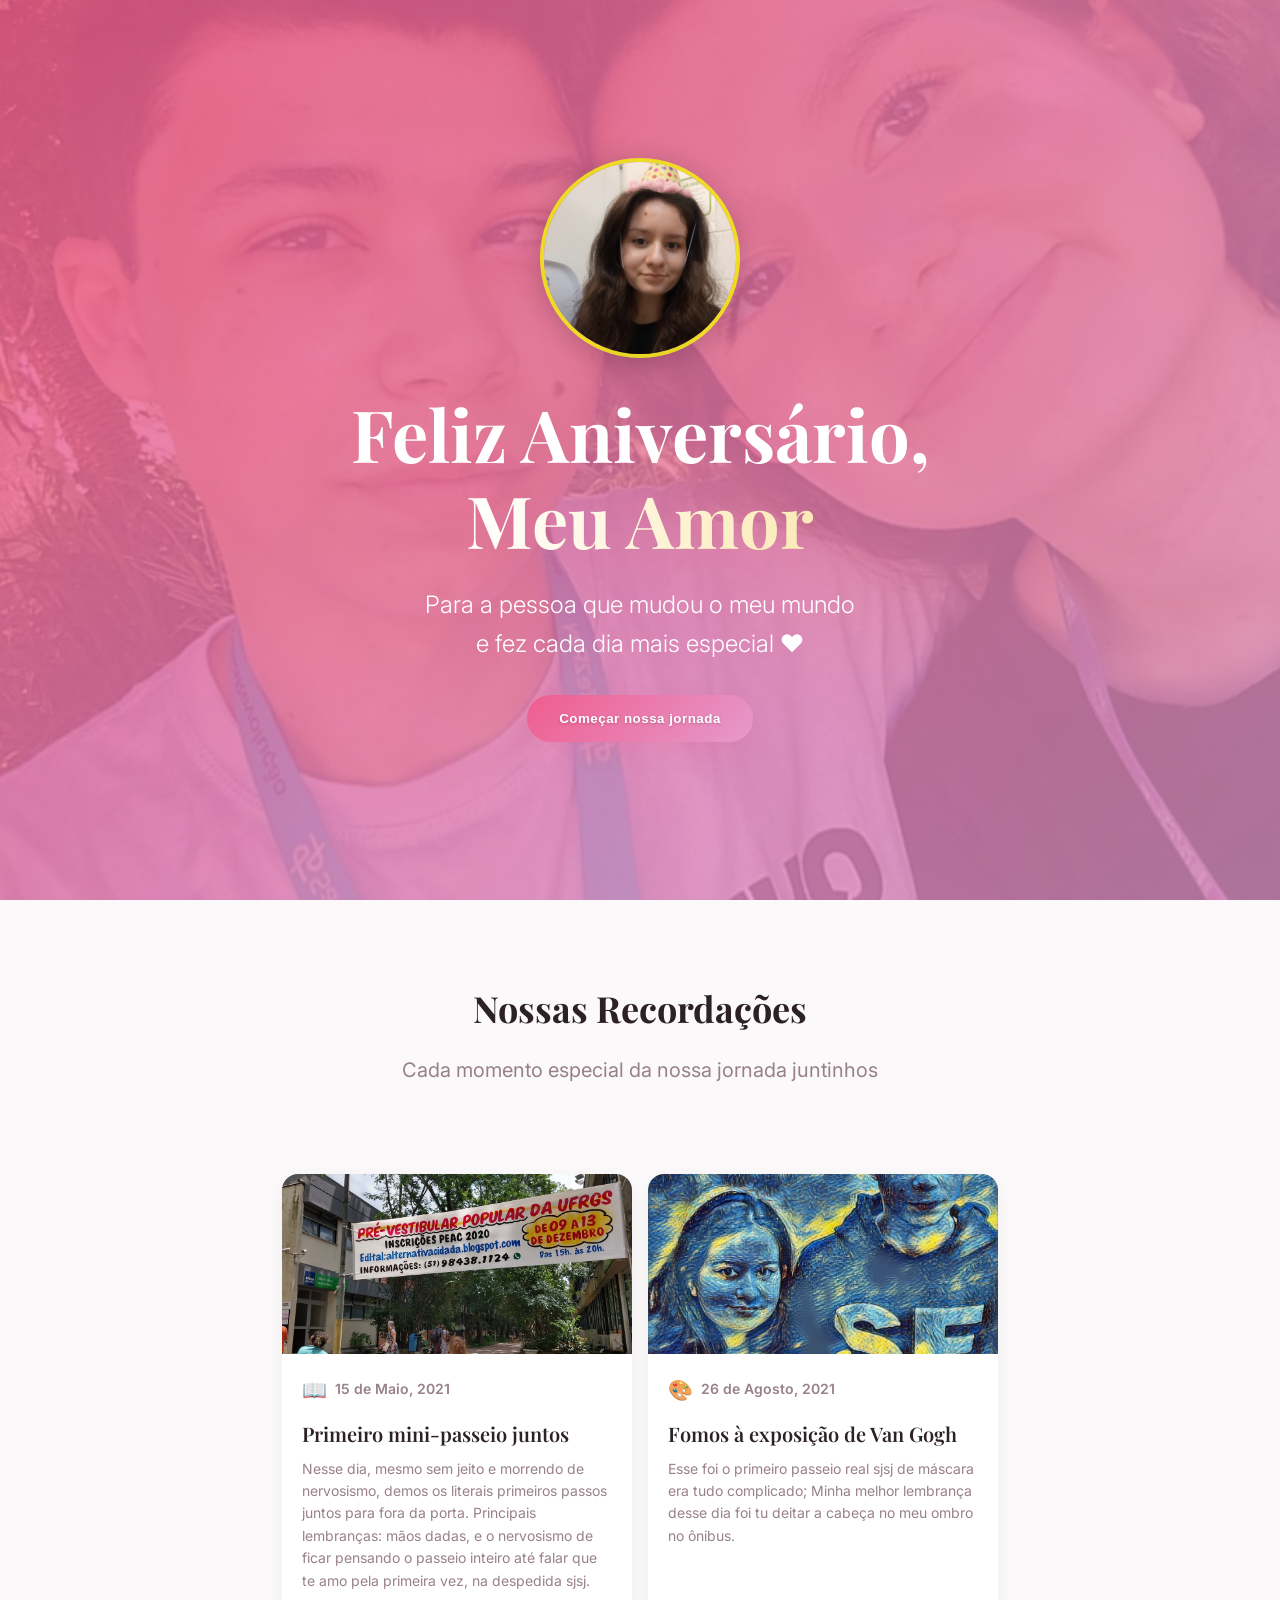
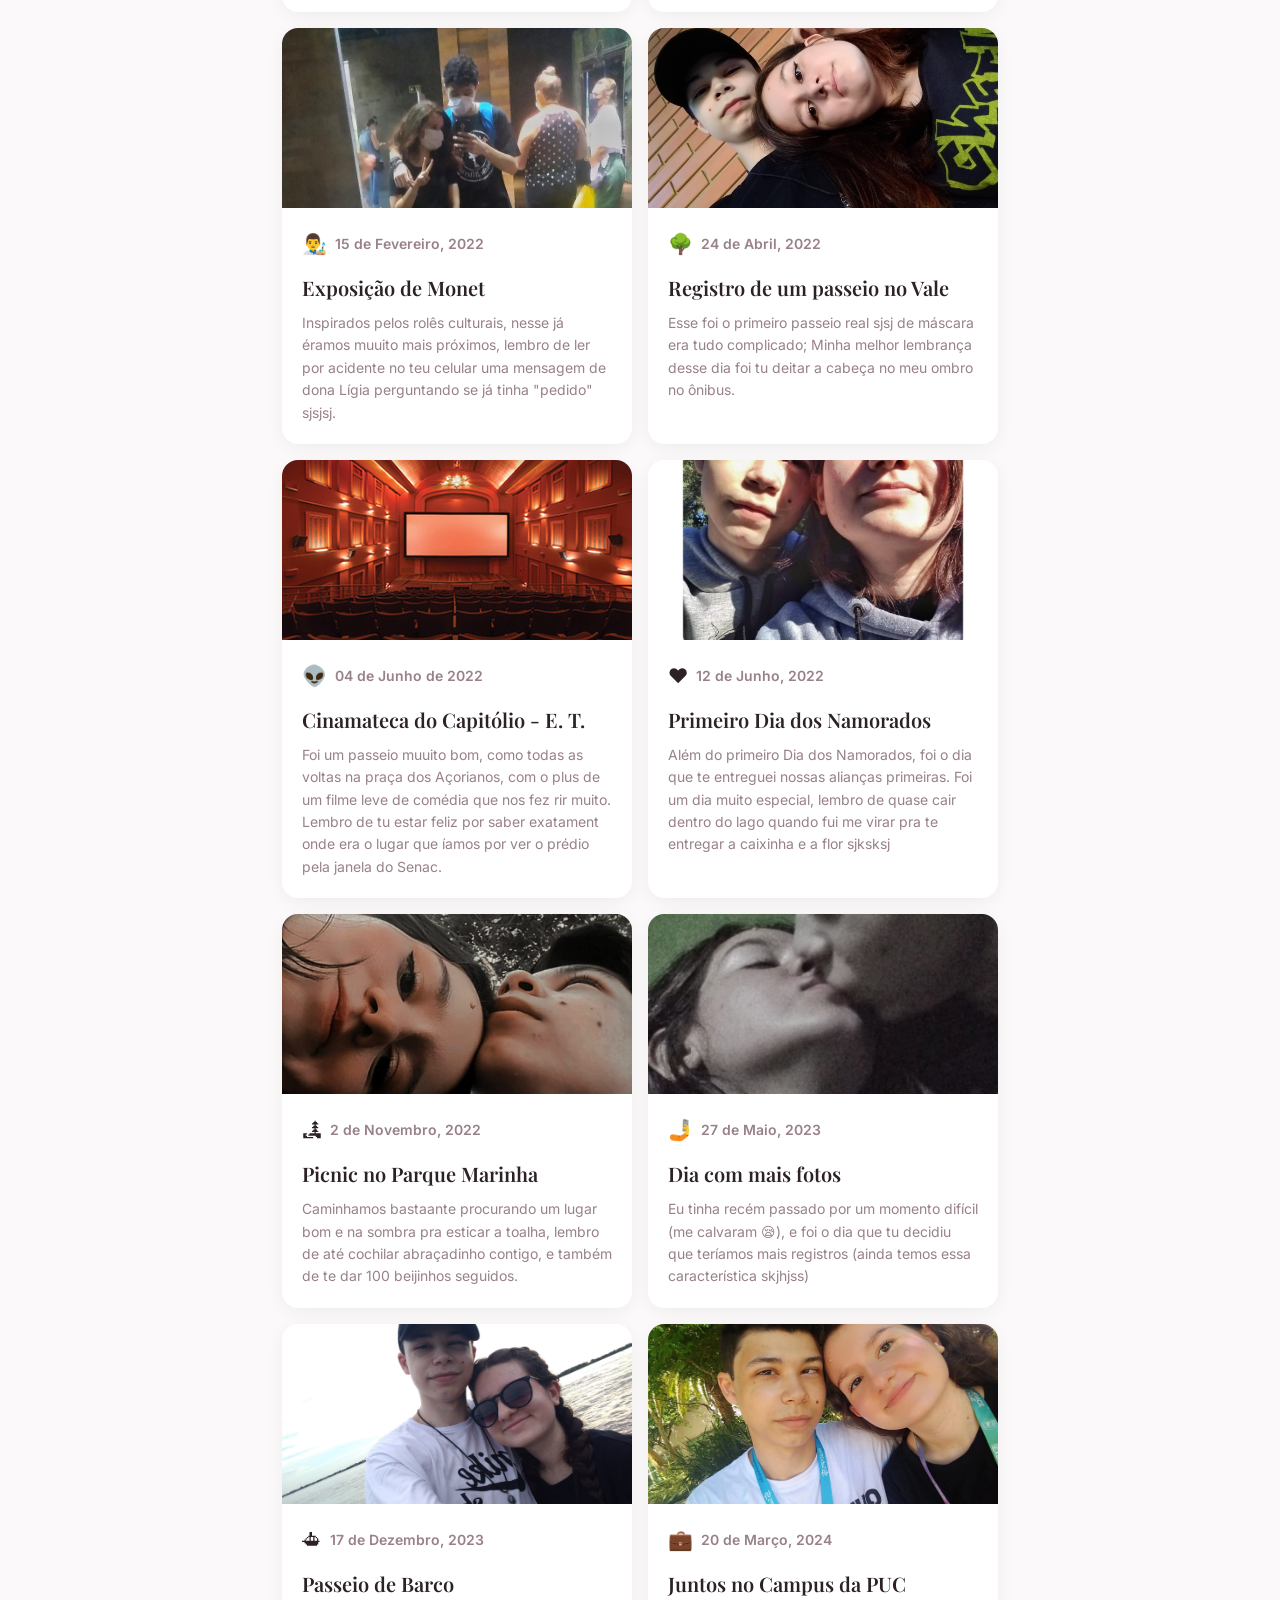
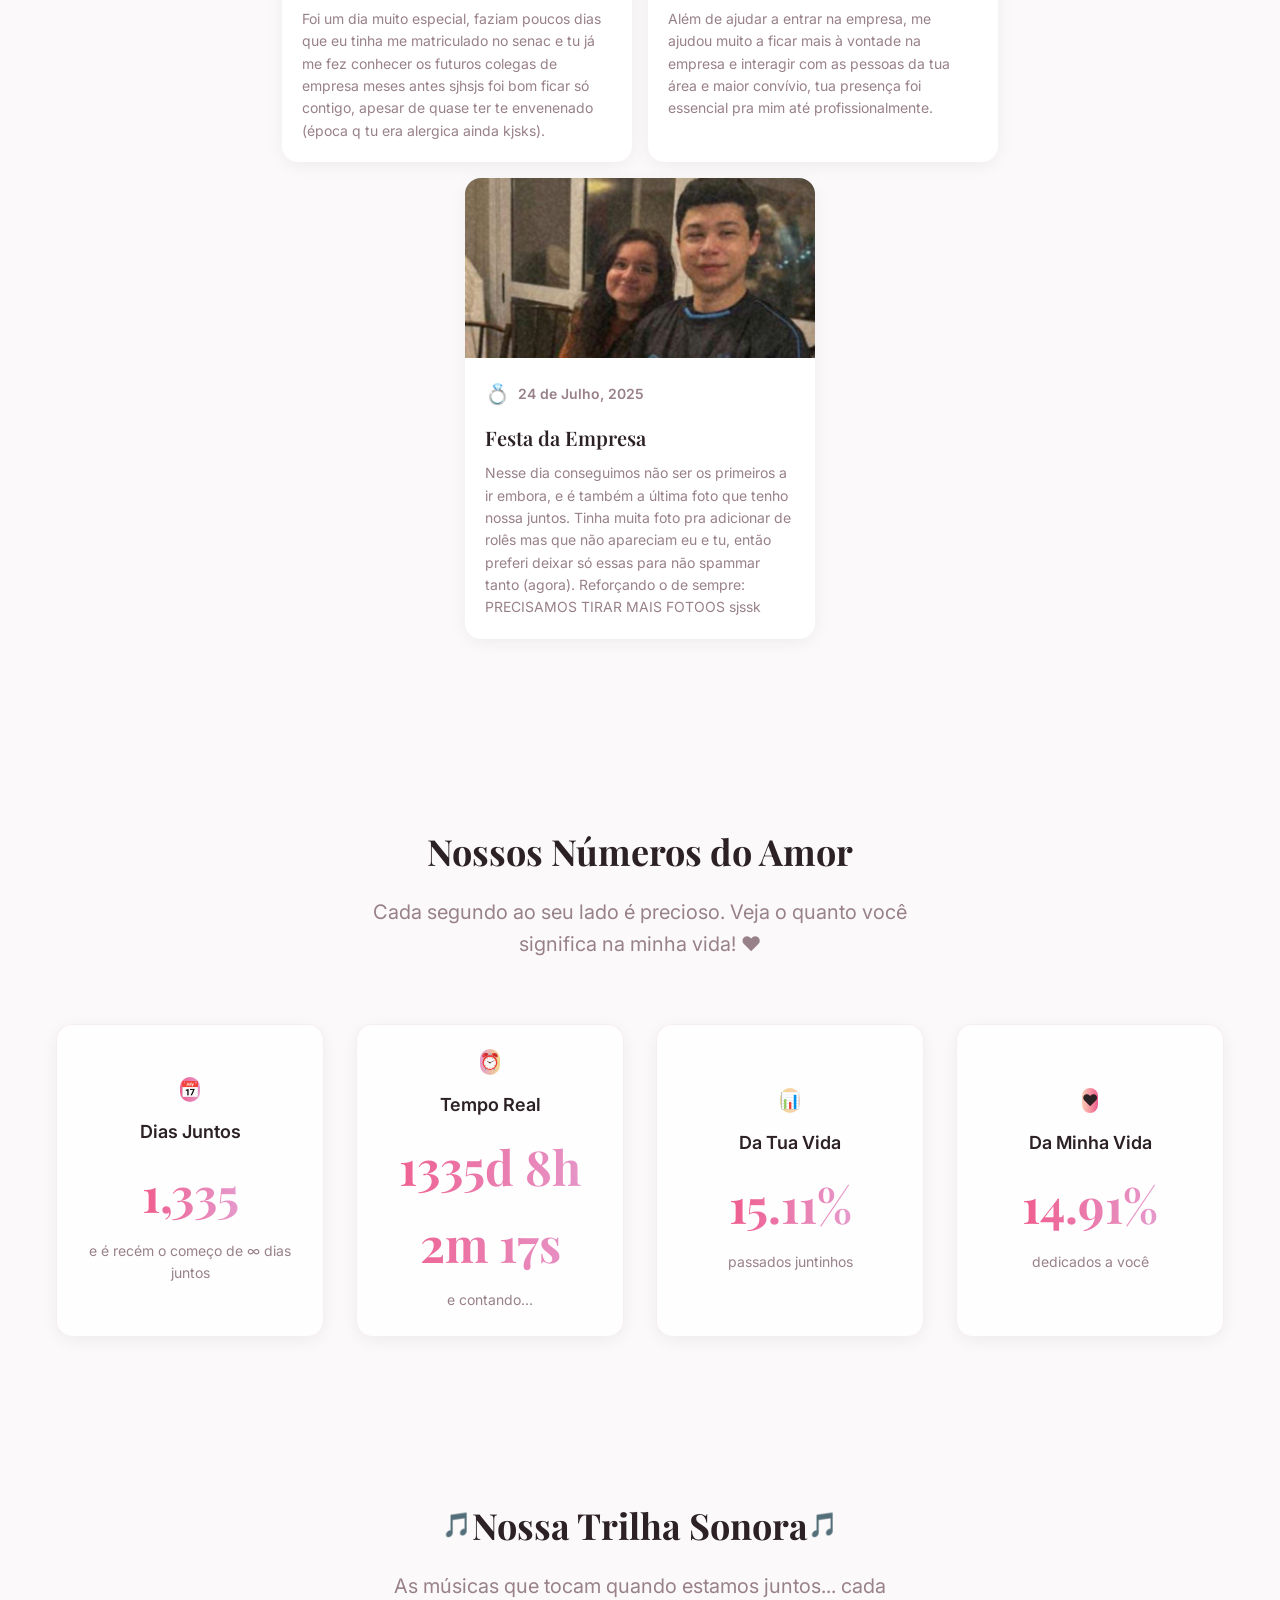
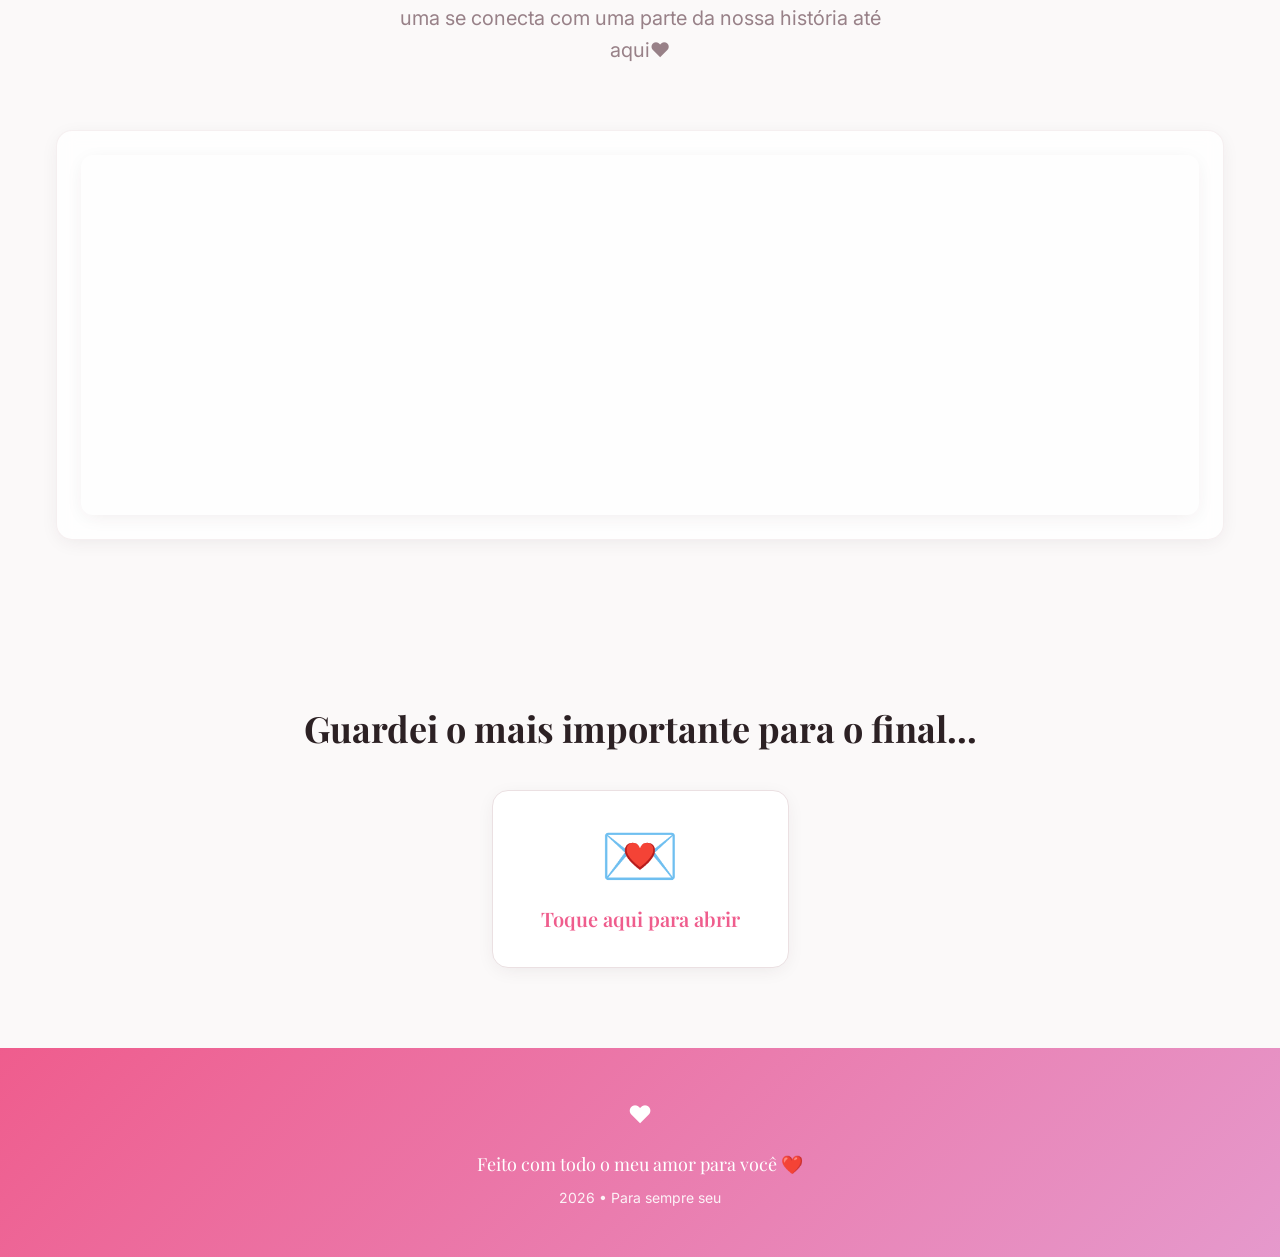
==== index.html @ 061972ff "Adicionar página inicial de aniversário com seções personalizadas e interativas" ====
<!DOCTYPE html>
<html lang="pt-BR">

<head>
    <meta charset="UTF-8">
    <meta name="viewport" content="width=device-width, initial-scale=1.0">
    <title>Feliz Aniversário, Meu Amor ❤️</title>
    <meta name="description" content="Um presente especial feito com amor">
    <meta name="author" content="Para a pessoa mais especial do mundo">

    <link rel="preconnect" href="https://fonts.googleapis.com">
    <link rel="preconnect" href="https://fonts.gstatic.com" crossorigin>
    <link
        href="https://fonts.googleapis.com/css2?family=Inter:wght@300;400;500;600;700&family=Playfair+Display:wght@400;600;700&display=swap"
        rel="stylesheet">

    <link rel="stylesheet" href="styles.css">
</head>

<body>
    <section class="hero-section">
        <div class="hero-content">
            <img src="src/assets/aniversariante.png" alt="Foto da pessoa mais linda do mundo" class="hero-profile-pic">

            <div class="hero-text">
                <h1 class="hero-title">
                    Feliz Aniversário,<br>
                    <span class="hero-highlight">
                        Meu Amor
                    </span>
                </h1>
                
                <p class="hero-subtitle">
                    Para a pessoa que mudou o meu mundo<br>
                    e fez cada dia mais especial ❤️
                </p>
                
                <div>
                    <button class="btn-romantic hero-start-journey">
                        Começar nossa jornada
                    </button>
                </div>
            </div>
        </div>
    </section>

    <section id="timeline" class="section">
        <div class="text-center mb-16 px-4">
            <h2 class="text-4xl md:text-5xl font-playfair font-bold mb-4">
                Nossas Recordações
            </h2>
            <p class="text-xl text-muted">
                Cada momento especial da nossa jornada juntinhos
            </p>
        </div>

        <div class="timeline-horizontal-wrapper">
            <button id="timeline-prev" class="timeline-nav-btn">‹</button>
            <div id="horizontal-timeline-container" class="horizontal-timeline">
                </div>
            <button id="timeline-next" class="timeline-nav-btn">›</button>
        </div>
    </section>

    <section class="section">
        <div class="container">
            <div class="text-center mb-16">
                <h2 class="text-4xl md:text-5xl font-playfair font-bold mb-4">
                    Nossos Números do Amor
                </h2>
                <p class="text-xl text-muted" style="max-width: 38rem; margin: 0 auto;">
                    Cada segundo ao seu lado é precioso. Veja o quanto você significa na minha vida! ❤️
                </p>
            </div>

            <div class="grid grid-cols-1 sm:grid-cols-2 lg:grid-cols-4 gap-8">
                <div class="love-card text-center counter-card">
                    <div class="p-4 rounded-full text-white mb-4 inline-flex"
                        style="background: linear-gradient(to right, var(--primary), var(--romantic));">📅</div>
                    <h3 class="text-lg font-semibold mb-2">Dias Juntos</h3>
                    <div class="counter-display mb-2" id="total-days">0</div>
                    <p class="text-sm text-muted">e é recém o começo de ∞ dias juntos</p>
                </div>

                <div class="love-card text-center counter-card">
                    <div class="p-4 rounded-full text-white mb-4 inline-flex"
                        style="background: linear-gradient(to right, var(--romantic), var(--yellow-gold));">⏰</div>
                    <h3 class="text-lg font-semibold mb-2">Tempo Real</h3>
                    <div class="counter-display mb-2" id="real-time">0d 0h 0m 0s</div>
                    <p class="text-sm text-muted">e contando...</p>
                </div>

                <div class="love-card text-center counter-card">
                    <div class="p-4 rounded-full text-white mb-4 inline-flex"
                        style="background: linear-gradient(to right, var(--yellow-gold), var(--accent));">📊</div>
                    <h3 class="text-lg font-semibold mb-2">Da Tua Vida</h3>
                    <div class="counter-display mb-2" id="her-percentage">0.00%</div>
                    <p class="text-sm text-muted">passados juntinhos</p>
                </div>

                <div class="love-card text-center counter-card">
                    <div class="p-4 rounded-full text-white mb-4 inline-flex"
                        style="background: linear-gradient(to right, var(--accent), var(--primary));">❤️</div>
                    <h3 class="text-lg font-semibold mb-2">Da Minha Vida</h3>
                    <div class="counter-display mb-2" id="his-percentage">0.00%</div>
                    <p class="text-sm text-muted">dedicados a você</p>
                </div>
            </div>
        </div>
    </section>

    <section class="section">
        <div class="container">
            <div class="text-center mb-16">
                <div class="flex items-center justify-center gap-3 mb-4">
                    <span class="text-2xl">🎵</span>
                    <h2 class="text-4xl md:text-5xl font-playfair font-bold">Nossa Trilha Sonora</h2>
                    <span class="text-2xl">🎵</span>
                </div>
                <p class="text-xl text-muted" style="max-width: 32rem; margin: 0 auto;">
                    As músicas que tocam quando estamos juntos... cada uma se conecta com uma parte da nossa história até aqui❤️
                </p>
            </div>

            <div class="love-card">
                <div class="spotify-embed">
                    <iframe data-testid="embed-iframe" style="border-radius:12px"
                        src="https://open.spotify.com/embed/playlist/1lS2Nr2rpq6RQWSjcRDm7Q?utm_source=generator"
                        width="100%" height="352" 
                        frameBorder="0" allowfullscreen=""
                        allow="autoplay; clipboard-write; encrypted-media; fullscreen; picture-in-picture"
                        loading="lazy">
                    </iframe>
                </div>
            </div>
        </div>
    </section>
    
    <section id="love-letter-section" class="section">
        <div class="container text-center">
            <div class="text-center mb-8">
                <h2 class="text-4xl md:text-5xl font-playfair font-bold mb-4">
                    Guardei o mais importante para o final...
                </h2>
            </div>
            <div id="love-letter-trigger" class="love-envelope">
                <div class="love-envelope-icon">💌</div>
                <div class="love-envelope-text">Toque aqui para abrir</div>
            </div>
        </div>
    </section>

    <footer class="footer">
        <div class="footer-content">
            <div class="text-2xl mb-4 animate-pulse">❤️</div>
            <p class="text-lg font-playfair mb-2">
                Feito com todo o meu amor para você ❤️
            </p>
            <p class="text-sm opacity-90">
                <span id="current-year"></span> • Para sempre seu
            </p>
        </div>
    </footer>

    <div id="love-letter-modal" class="modal-overlay">
        <div class="modal-content">
            <button id="close-letter-btn" class="close-btn">×</button>
            <div class="love-letter-body">
                </div>
        </div>
    </div>

    <script src="script.js"></script>
    <script>
        document.getElementById('current-year').textContent = new Date().getFullYear();
    </script>
</body>

</html>
---- styles.css ----
* {
  margin: 0;
  padding: 0;
  box-sizing: border-box;
}

:root {
  /* Colors - HSL */
  --background: hsl(350, 25%, 98%);
  --foreground: hsl(340, 15%, 15%);
  --card: hsl(0, 0%, 100%);
  --card-foreground: hsl(340, 15%, 15%);
  --primary: hsl(340, 82%, 65%);
  --primary-foreground: hsl(0, 0%, 100%);
  --secondary: hsl(350, 30%, 95%);
  --secondary-foreground: hsl(340, 15%, 25%);
  --muted: hsl(350, 20%, 94%);
  --muted-foreground: hsl(340, 10%, 55%);
  --accent: hsl(20, 90%, 85%);
  --accent-foreground: hsl(340, 15%, 25%);
  --romantic: hsl(320, 60%, 75%);
  --romantic-foreground: hsl(0, 0%, 100%);
  --yellow-soft: hsl(50, 90%, 85%);
  --yellow-gold: hsl(45, 80%, 75%);
  --gold: var(--yellow-gold);
  
  --love: hsl(350, 75%, 88%);
  --love-foreground: hsl(340, 15%, 25%);
  --destructive: hsl(0, 84.2%, 60.2%);
  --destructive-foreground: hsl(0, 0%, 100%);
  --border: hsl(350, 20%, 90%);

  /* Gradients */
  --gradient-romantic: linear-gradient(135deg, hsl(340, 82%, 65%), hsl(320, 60%, 75%));
  --gradient-sunny: linear-gradient(135deg, var(--yellow-soft), var(--yellow-gold));
  --gradient-hero: linear-gradient(135deg, hsla(340, 82%, 65%, 0.85), hsla(320, 60%, 75%, 0.75));

  /* Shadows */
  --shadow-romantic: 0 10px 30px -10px hsl(340, 82%, 65%, 0.3);
  --shadow-soft: 0 4px 20px -5px hsl(340, 20%, 20%, 0.1);
  --shadow-glow: 0 0 40px hsl(340, 82%, 65%, 0.4);

  /* Transitions */
  --transition-smooth: all 0.4s cubic-bezier(0.4, 0, 0.2, 1);
  --transition-bounce: all 0.6s cubic-bezier(0.68, -0.55, 0.265, 1.55);
}

body {
  font-family: 'Inter', system-ui, -apple-system, sans-serif;
  background-color: var(--background);
  color: var(--foreground);
  line-height: 1.6;
}

html {
  scroll-behavior: smooth;
}

/* Typography */
.font-playfair { font-family: 'Playfair Display', serif; }
.text-center { text-align: center; }
.text-left { text-align: left; }

/* Layout */
.container {
  max-width: 1200px;
  margin-left: auto;
  margin-right: auto;
  padding-left: 1rem;
  padding-right: 1rem;
}

.section {
  padding: 5rem 0; 
}

.flex { display: flex; }
.flex-col { flex-direction: column; }
.items-center { align-items: center; }
.justify-center { justify-content: center; }
.gap-4 { gap: 1rem; }
.gap-8 { gap: 2rem; }
.grid { display: grid; }
.grid-cols-1 { grid-template-columns: repeat(1, 1fr); }

/* Responsive */
@media (min-width: 640px) { /* sm */
  .sm\:grid-cols-2 { grid-template-columns: repeat(2, 1fr); }
}
@media (min-width: 768px) { /* md */
  .md\:flex-row { flex-direction: row; }
  .md\:flex-row-reverse { flex-direction: row-reverse; }
  .md\:text-left { text-align: left; }
  .md\:text-5xl { font-size: 3rem; }
}
@media (min-width: 1024px) { /* lg */
  .lg\:grid-cols-4 { grid-template-columns: repeat(4, 1fr); }
}

.hero-section {
  min-height: 100vh;
  position: relative;
  display: flex;
  flex-direction: column;
  align-items: center;
  justify-content: center;
  overflow: hidden;
  background: var(--gradient-hero), url('src/assets/hero-nozes.png') no-repeat center center;
  background-size: cover;
  background-attachment: fixed;
  padding: 1rem;
}

.hero-content {
  position: relative;
  z-index: 10;
  text-align: center;
  color: white;
  max-width: 90%;
  margin: 0 auto;
}

.hero-profile-pic {
  width: 200px;
  height: 200px;
  border-radius: 50%;
  object-fit: cover;
  border:4px solid rgb(242 245 11 / 80%);
  box-shadow: 0 4px 30px rgba(0, 0, 0, 0.2);
  margin-bottom: 1.5rem;
  animation: romantic-fade-in 1s ease-out;
  object-position: center top;
}

.hero-text {
    animation: romantic-fade-in 1.5s ease-out;
}

.hero-title {
  font-size: 3rem;
  font-weight: bold;
  margin-bottom: 1.5rem;
  line-height: 1.2;
  font-family: 'Playfair Display', serif;
}

.hero-highlight {
  background: linear-gradient(to right, white, hsl(45, 90%, 85%));
  -webkit-background-clip: text;
  background-clip: text;
  -webkit-text-fill-color: transparent;
  color: transparent;
}

.hero-subtitle {
  font-size: 1.25rem;
  margin-bottom: 2rem;
  font-weight: 300;
  line-height: 1.6;
}

@media (min-width: 768px) {
  .hero-title { font-size: 4.5rem; }
  .hero-subtitle { font-size: 1.5rem; }
}

.floating-hearts {
  position: absolute;
  inset: 0;
  overflow: hidden;
  pointer-events: none;
}

.floating-heart {
  position: absolute;
  font-size: 1.5rem;
  color: rgba(255, 255, 255, 0.3);
  animation: float-heart 10s ease-in-out infinite;
}
.floating-heart:nth-child(2) { animation-delay: 2s; animation-duration: 8s; }
.floating-heart:nth-child(3) { animation-delay: 5s; animation-duration: 12s; }

.btn-romantic {
  background: var(--gradient-romantic);
  color: var(--primary-foreground);
  padding: 1rem 2rem;
  border-radius: 9999px;

  font-weight: 700; 
  text-shadow: 0 1px 3px rgba(0, 0, 0, 0.2); 
  letter-spacing: 0.5px; 
  
  border: none;
  cursor: pointer;
  box-shadow: var(--shadow-romantic);
  transition: var(--transition-smooth);
  text-decoration: none;
  display: inline-block;
}
.btn-romantic:hover {
  transform: scale(1.05);
  box-shadow: var(--shadow-glow);
}

.love-card {
  background: hsla(0, 0%, 100%, 0.8);
  backdrop-filter: blur(10px);
  -webkit-backdrop-filter: blur(10px);
  border: 1px solid hsla(350, 20%, 90%, 0.5);
  border-radius: 1rem;
  padding: 1.5rem;
  box-shadow: var(--shadow-soft);
  transition: var(--transition-smooth);
  height: 100%;
  position: relative; 
}
.love-card:hover {
  box-shadow: var(--shadow-romantic);
  transform: translateY(-4px);
}

.timeline-horizontal-wrapper {
  position: relative;
  display: flex;
  align-items: center;
  justify-content: center;
  width: 100%;
  padding: 0 1rem; 
  box-sizing: border-box;
}

.horizontal-timeline {
  display: flex;
  gap: 1rem;
  padding: 1.5rem;
  overflow-x: auto;
  scroll-behavior: smooth;
  scroll-snap-type: x mandatory; 
  -ms-overflow-style: none; 
  scrollbar-width: none; 
}

.horizontal-timeline::-webkit-scrollbar {
  display: none;
}

.timeline-card-h {
  flex: 0 0 80%;
  max-width: 350px; 
  background: white;
  border-radius: 1rem;
  box-shadow: var(--shadow-soft);
  overflow: hidden;
  display: flex;
  flex-direction: column;
  scroll-snap-align: center; 
  transition: var(--transition-smooth);
}
.timeline-card-h:hover {
    transform: scale(1.02);
    box-shadow: var(--shadow-romantic);
}

.timeline-card-h-img {
  width: 100%;
  height: 180px;
  object-fit: cover;
}

.timeline-card-h-content {
  padding: 1.25rem;
  display: flex;
  flex-direction: column;
  flex-grow: 1;
}

.timeline-card-h-header {
    display: flex;
    align-items: center;
    gap: 0.5rem;
    margin-bottom: 0.75rem;
}

.timeline-card-h-icon {
    font-size: 1.25rem;
}

.timeline-nav-btn {
  background: white;
  border: 1px solid var(--border);
  color: var(--primary);
  width: 2.75rem;
  height: 2.75rem;
  border-radius: 50%;
  font-size: 1.75rem;
  font-weight: bold;
  cursor: pointer;
  box-shadow: var(--shadow-soft);
  transition: var(--transition-smooth);
  z-index: 10;
  
  flex-shrink: 0; 
}

.timeline-nav-btn:hover {
  background: var(--primary);
  color: white;
  transform: scale(1.1);
  box-shadow: var(--shadow-romantic);
}

#timeline-prev {
    margin-right: 0.5rem;
}
#timeline-next {
    margin-left: 0.5rem;
}


@media (min-width: 768px) {
    .timeline-horizontal-wrapper {
        justify-content: center;
    }
    .horizontal-timeline {
        flex-wrap: wrap; 
        justify-content: center;
        overflow-x: hidden; 
        max-width: 60rem;
    }
    .timeline-card-h {
        flex-basis: 45%;
        max-width: 350px;
    }
    .timeline-nav-btn {
        display: none; 
    }
}


.counter-card {
    display: flex;
    flex-direction: column;
    align-items: center;
    justify-content: center;
}
.counter-display {
  font-size: 2.5rem;
  font-weight: bold;
  background: linear-gradient(to right, var(--primary), var(--romantic));
  -webkit-background-clip: text;
  background-clip: text;
  -webkit-text-fill-color: transparent;
  color: transparent;
  font-family: 'Playfair Display', serif;
  min-height: 2.5rem;
}
@media (min-width: 768px) {
  .counter-display { font-size: 3rem; }
}


.quiz-option {
  padding: 1rem;
  width: 100%;
  border: 1px solid var(--border);
  border-radius: 0.75rem;
  cursor: pointer;
  transition: var(--transition-smooth);
  background: white;
  font-size: 1rem;
  font-family: 'Inter', sans-serif;
}
.quiz-option:hover {
  border-color: var(--primary);
  background: hsla(350, 75%, 88%, 0.3);
}
.quiz-option.selected {
  border-color: var(--primary);
  background: hsla(340, 82%, 65%, 0.1);
  font-weight: 600;
}
.quiz-option.correct {
  border-color: var(--primary);
  background: hsla(350, 75%, 88%, 0.5);
  animation: love-pulse 1s ease-out;
}
.quiz-option.wrong {
  border-color: var(--destructive);
  background: hsla(0, 84.2%, 60.2%, 0.1);
}
.quiz-option:disabled {
  cursor: not-allowed;
}

.spotify-embed {
  border-radius: 0.75rem;
  overflow: hidden;
  box-shadow: var(--shadow-soft);
  filter: drop-shadow(0 0 20px hsla(340, 82%, 65%, 0.2));
}

.progress-bar {
  width: 100%;
  background: var(--muted);
  border-radius: 9999px;
  height: 0.5rem;
  overflow: hidden;
}
.progress-fill {
  height: 100%;
  border-radius: 9999px;
  background: var(--gradient-romantic);
  transition: width 0.3s ease;
}

.mb-2 { margin-bottom: 0.5rem; }
.mb-4 { margin-bottom: 1rem; }
.mb-6 { margin-bottom: 1.5rem; }
.mb-8 { margin-bottom: 2rem; }
.mb-16 { margin-bottom: 4rem; }
.p-3 { padding: 0.75rem; }
.rounded-full { border-radius: 9999px; }
.text-sm { font-size: 0.875rem; }
.text-lg { font-size: 1.125rem; }
.text-xl { font-size: 1.25rem; }
.text-2xl { font-size: 1.5rem; }
.text-4xl { font-size: 2.25rem; }
.font-semibold { font-weight: 600; }
.font-bold { font-weight: 700; }
.opacity-90 { opacity: 0.9; }
.text-muted { color: var(--muted-foreground); }
.inline-flex { display: inline-flex; }
.px-4 { padding-left: 1rem; padding-right: 1rem; }

@keyframes float-heart {
  0% { transform: translateY(0px) rotate(-5deg) scale(1); opacity: 0.3; }
  50% { transform: translateY(-50px) rotate(10deg) scale(1.1); opacity: 0.5; }
  100% { transform: translateY(0px) rotate(-5deg) scale(1); opacity: 0.3; }
}
@keyframes romantic-fade-in {
  from { opacity: 0; transform: translateY(20px) scale(0.98); }
  to { opacity: 1; transform: translateY(0) scale(1); }
}
@keyframes love-pulse {
  50% { transform: scale(1.05); }
}
@keyframes bounce {
  50% { transform: translateY(-10px); }
}
@keyframes pulse {
  50% { opacity: 0.7; }
}
.animate-pulse { animation: pulse 2s cubic-bezier(0.4, 0, 0.6, 1) infinite; }

.scroll-indicator {
  position: absolute;
  bottom: 2rem;
  left: 50%;
  transform: translateX(-50%);
  animation: bounce 2s infinite;
}
.scroll-mouse {
  width: 1.5rem;
  height: 2.5rem;
  border: 2px solid rgba(255, 255, 255, 0.7);
  border-radius: 9999px;
  display: flex;
  justify-content: center;
  padding-top: 0.25rem;
}
.scroll-dot {
  width: 0.3rem;
  height: 0.5rem;
  background: rgba(255, 255, 255, 0.7);
  border-radius: 9999px;
  animation: pulse 1.5s infinite;
}

.footer {
  padding: 3rem 1rem;
  background: var(--gradient-romantic);
  color: white;
  text-align: center;
}
.footer-content { max-width: 32rem; margin: 0 auto; }

.love-envelope {
    display: inline-flex;
    flex-direction: column;
    align-items: center;
    gap: 1rem;
    padding: 2rem 3rem;
    background: white;
    border-radius: 1rem;
    box-shadow: var(--shadow-soft);
    cursor: pointer;
    transition: var(--transition-smooth);
    border: 1px solid var(--border);
}
.love-envelope:hover {
    transform: translateY(-5px) scale(1.03);
    box-shadow: var(--shadow-romantic);
}
.love-envelope-icon {
    font-size: 4rem;
    line-height: 1;
    animation: bounce 2s infinite;
}
.love-envelope-text {
    font-family: 'Playfair Display', serif;
    font-size: 1.25rem;
    color: var(--primary);
    font-weight: 600;
}

.modal-overlay {
    position: fixed;
    top: 0;
    left: 0;
    width: 100%;
    height: 100%;
    background: rgba(30, 20, 30, 0.7);
    backdrop-filter: blur(8px);
    -webkit-backdrop-filter: blur(8px);
    display: flex;
    align-items: center;
    justify-content: center;
    z-index: 1000;
    padding: 1rem;
    box-sizing: border-box;
    
    opacity: 0;
    visibility: hidden;
    transition: opacity 0.4s ease, visibility 0s 0.4s;
}
.modal-overlay.active {
    opacity: 1;
    visibility: visible;
    transition: opacity 0.4s ease;
}

.modal-content {
    background: var(--background);
    padding: 2.5rem;
    border-radius: 1rem;
    max-width: 600px;
    width: 100%;
    box-shadow: var(--shadow-glow);
    position: relative;
    max-height: 90vh;
    overflow-y: auto;
    
    transform: scale(0.95) translateY(10px);
    transition: transform 0.4s cubic-bezier(0.175, 0.885, 0.32, 1.275);
}
.modal-overlay.active .modal-content {
    transform: scale(1) translateY(0);
}

.close-btn {
    position: absolute;
    top: 0.75rem;
    right: 1rem;
    background: none;
    border: none;
    font-size: 2.5rem;
    color: var(--muted-foreground);
    cursor: pointer;
    line-height: 1;
    transition: all 0.2s ease;
}
.close-btn:hover {
    color: var(--primary);
    transform: rotate(90deg);
}

.love-letter-body {
    white-space: pre-wrap;
    font-family: 'Playfair Display', serif;
    line-height: 1.8;
    color: var(--foreground);
    font-size: 1.1rem;
}
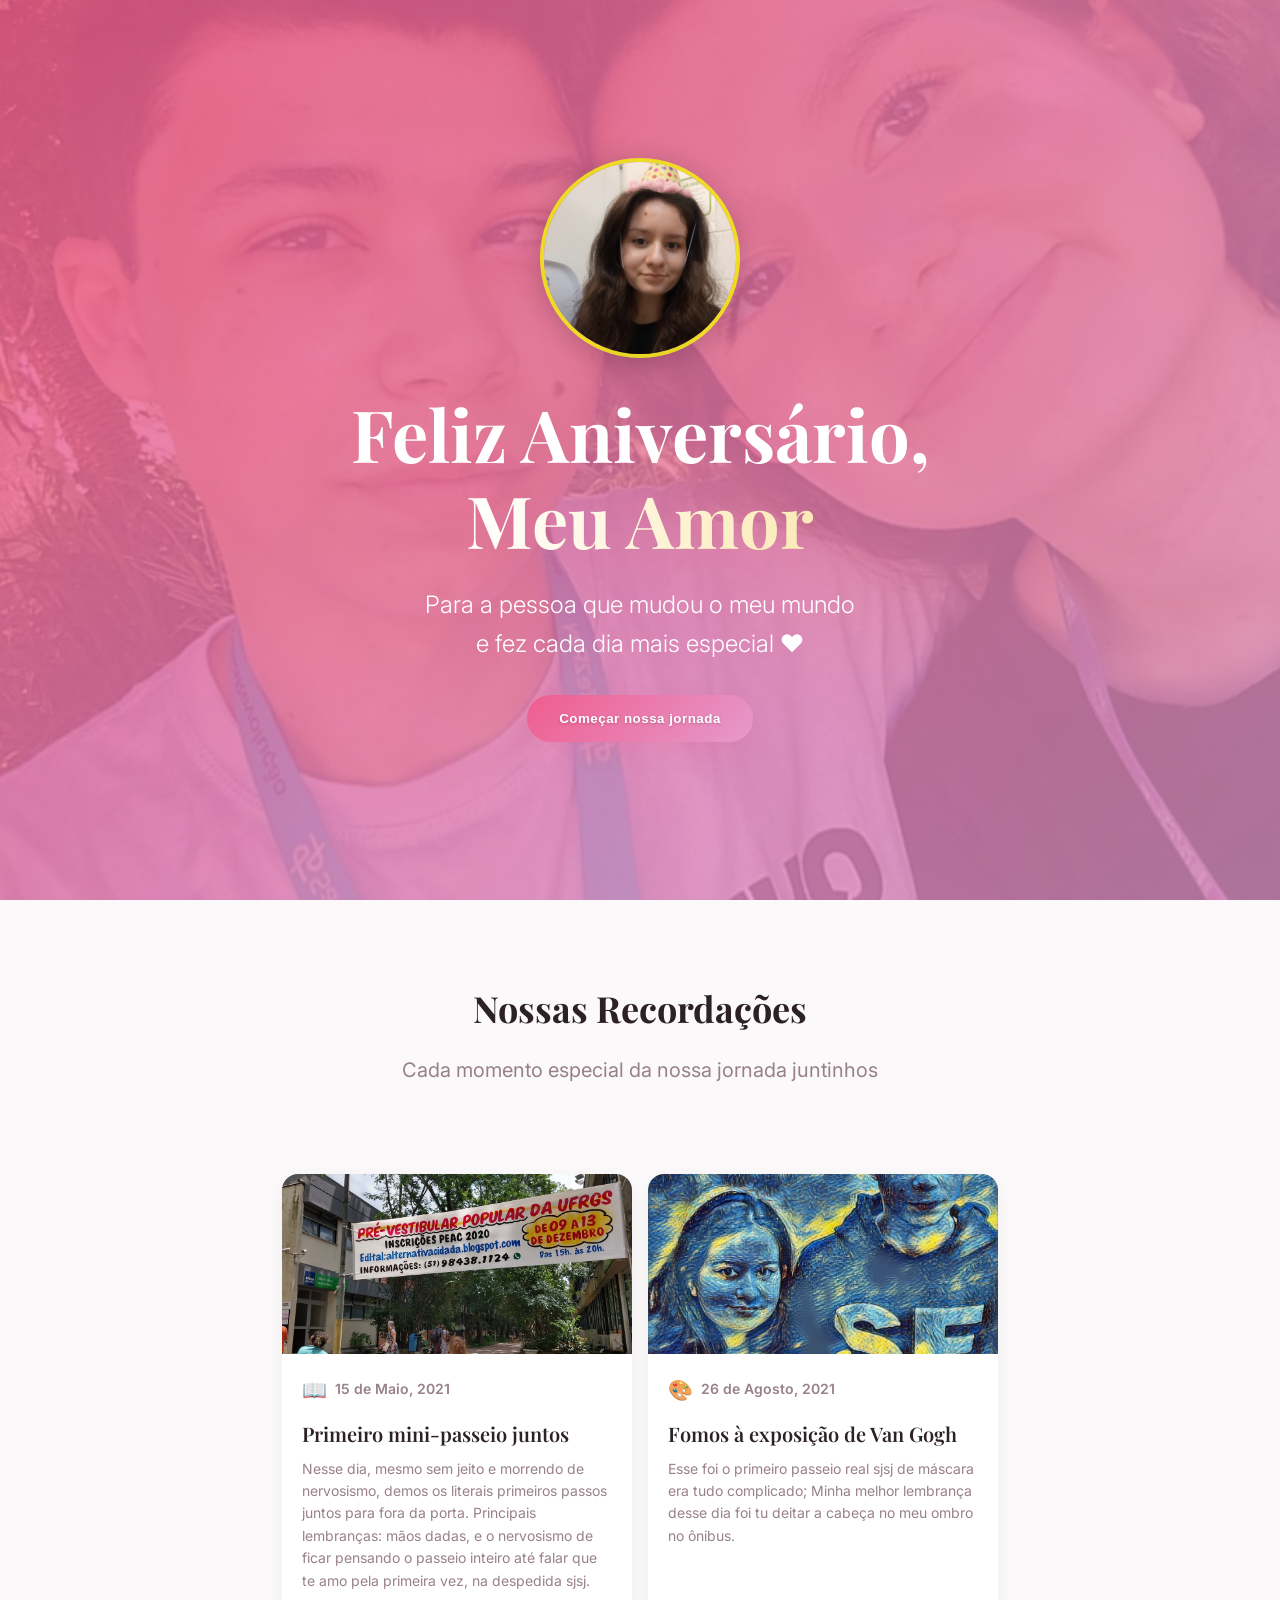
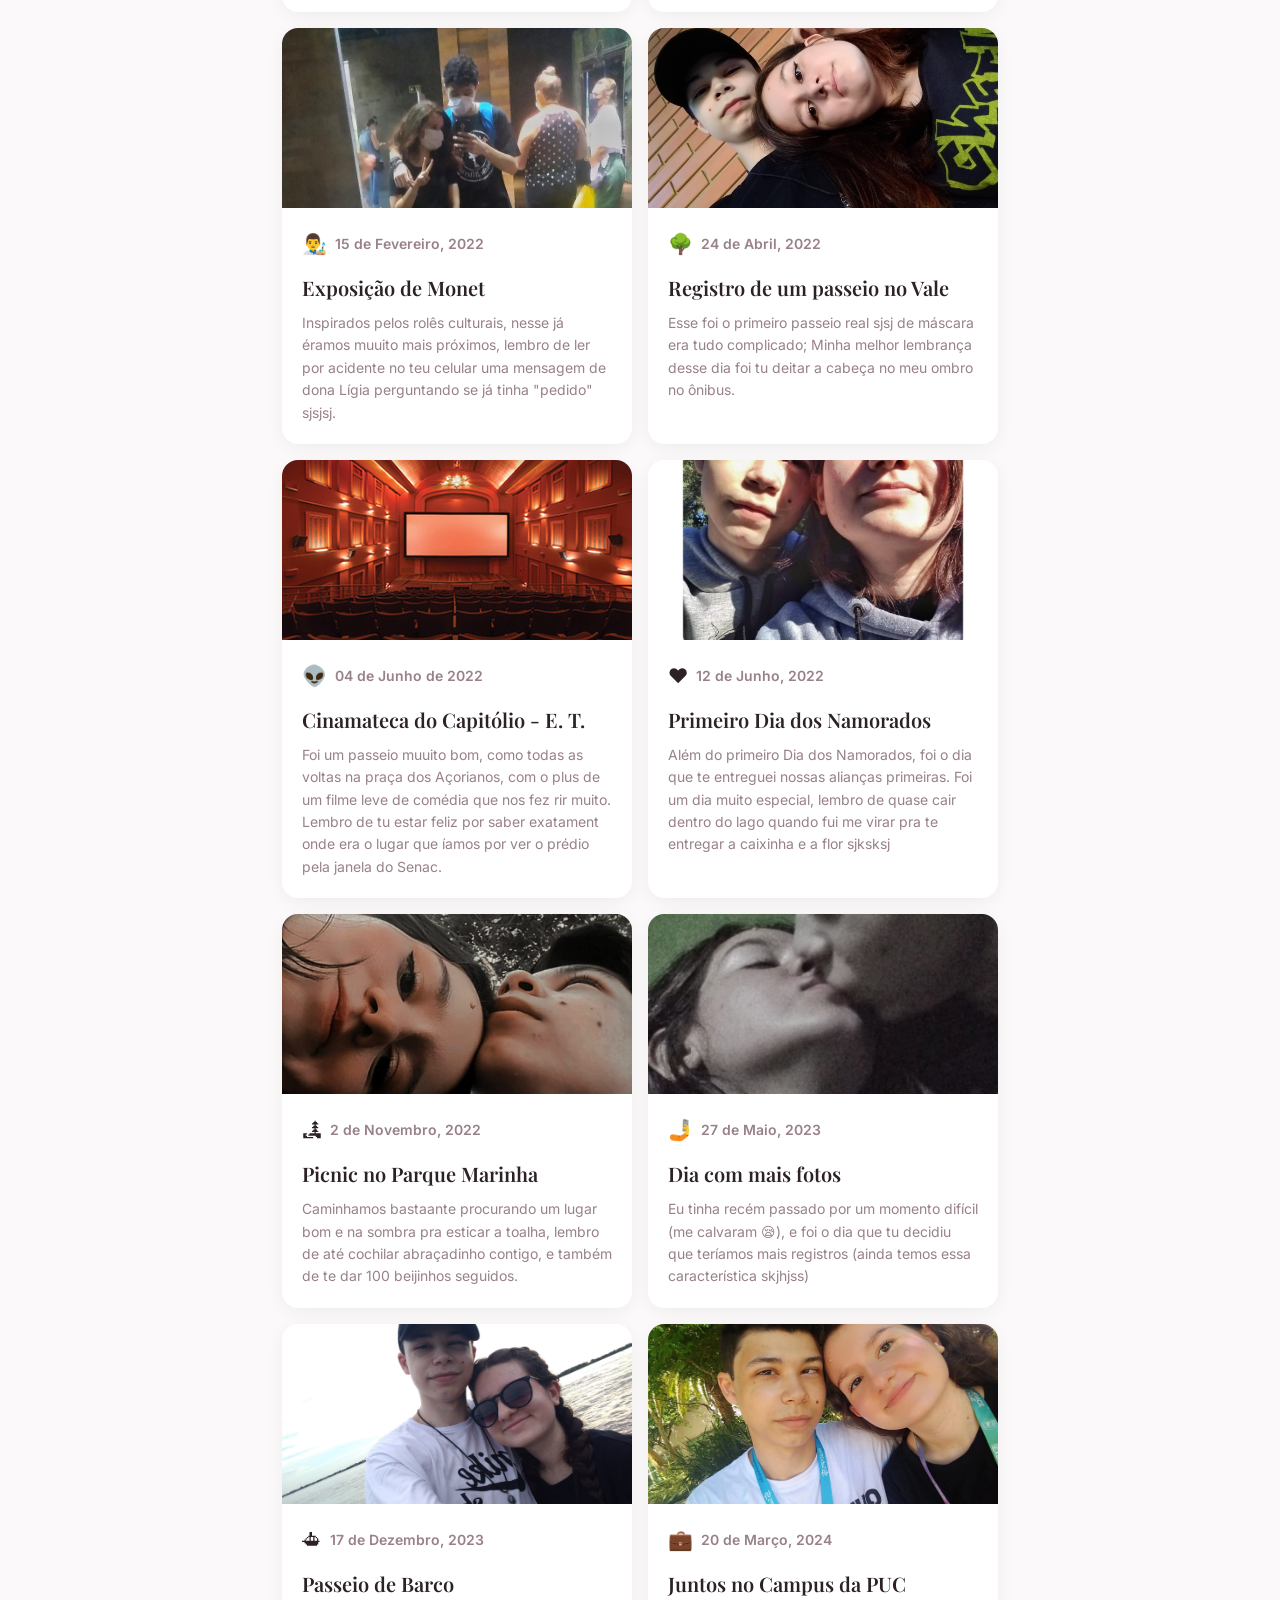
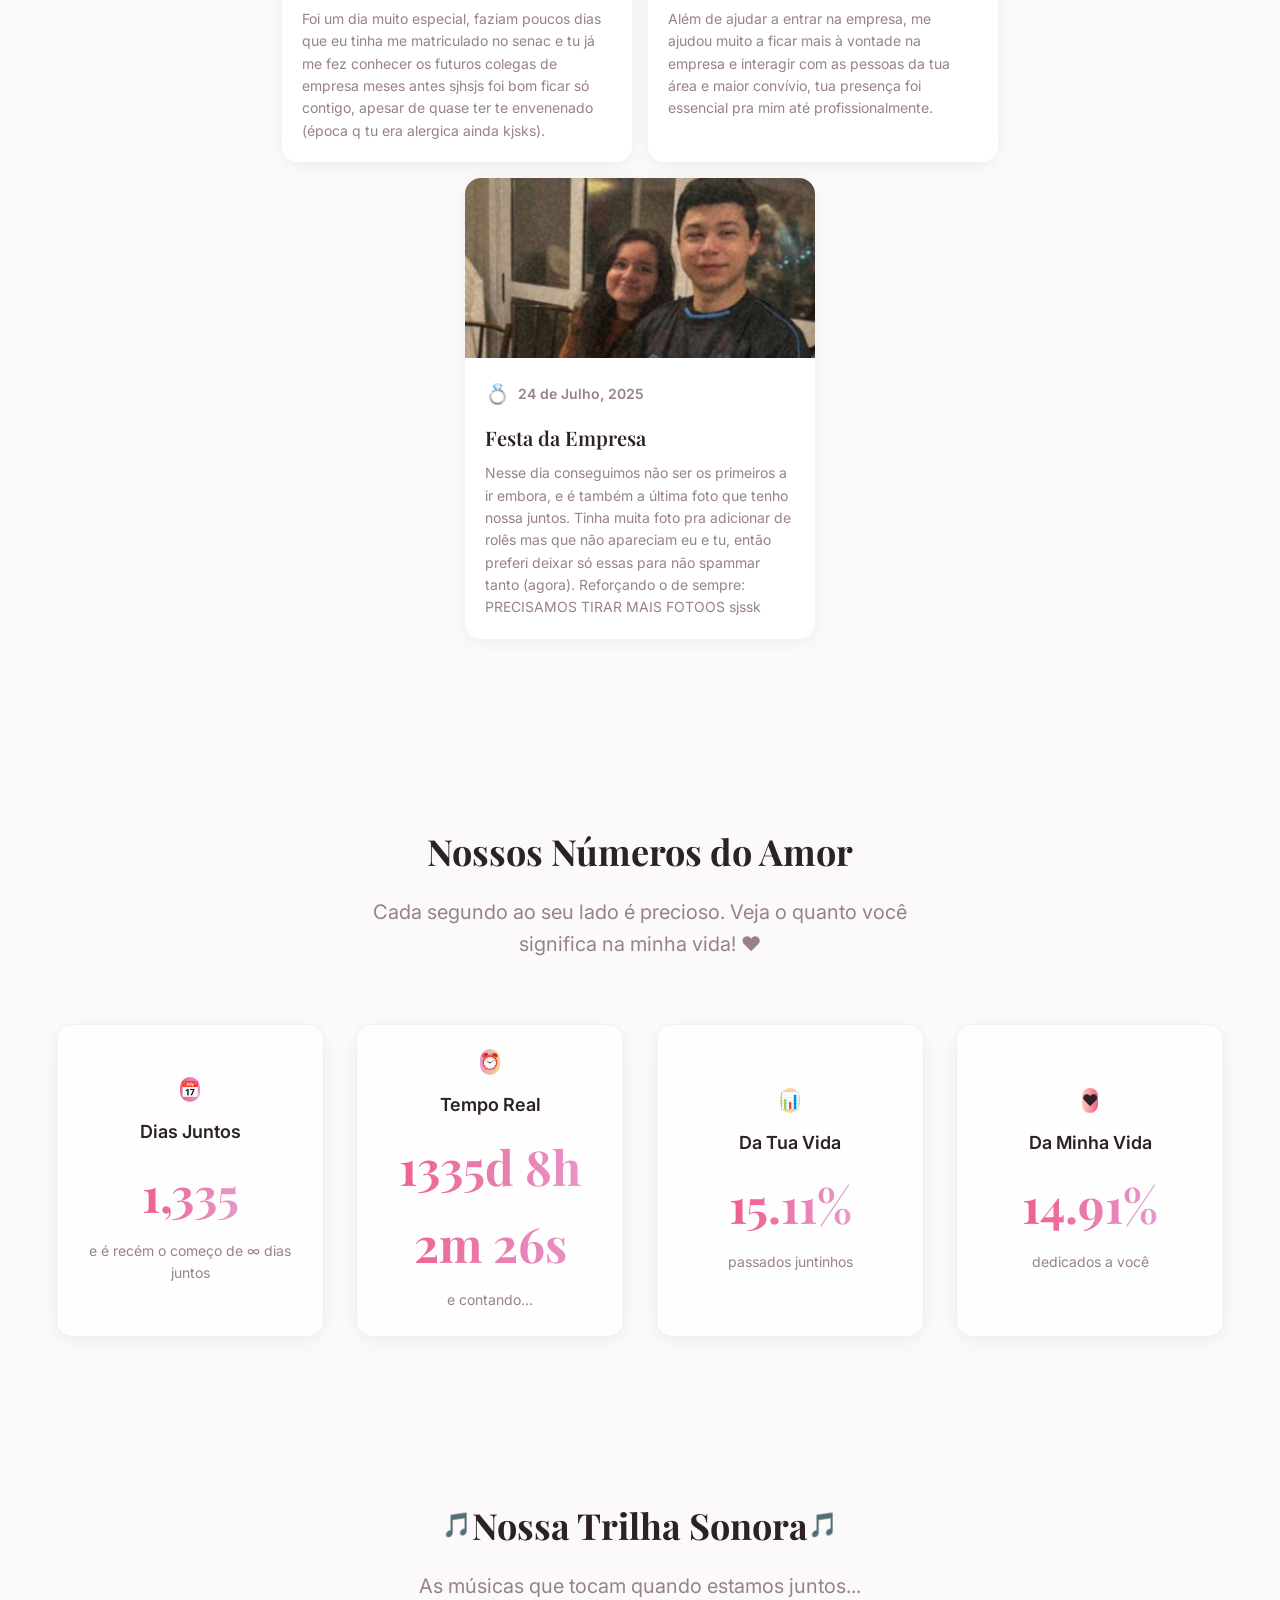
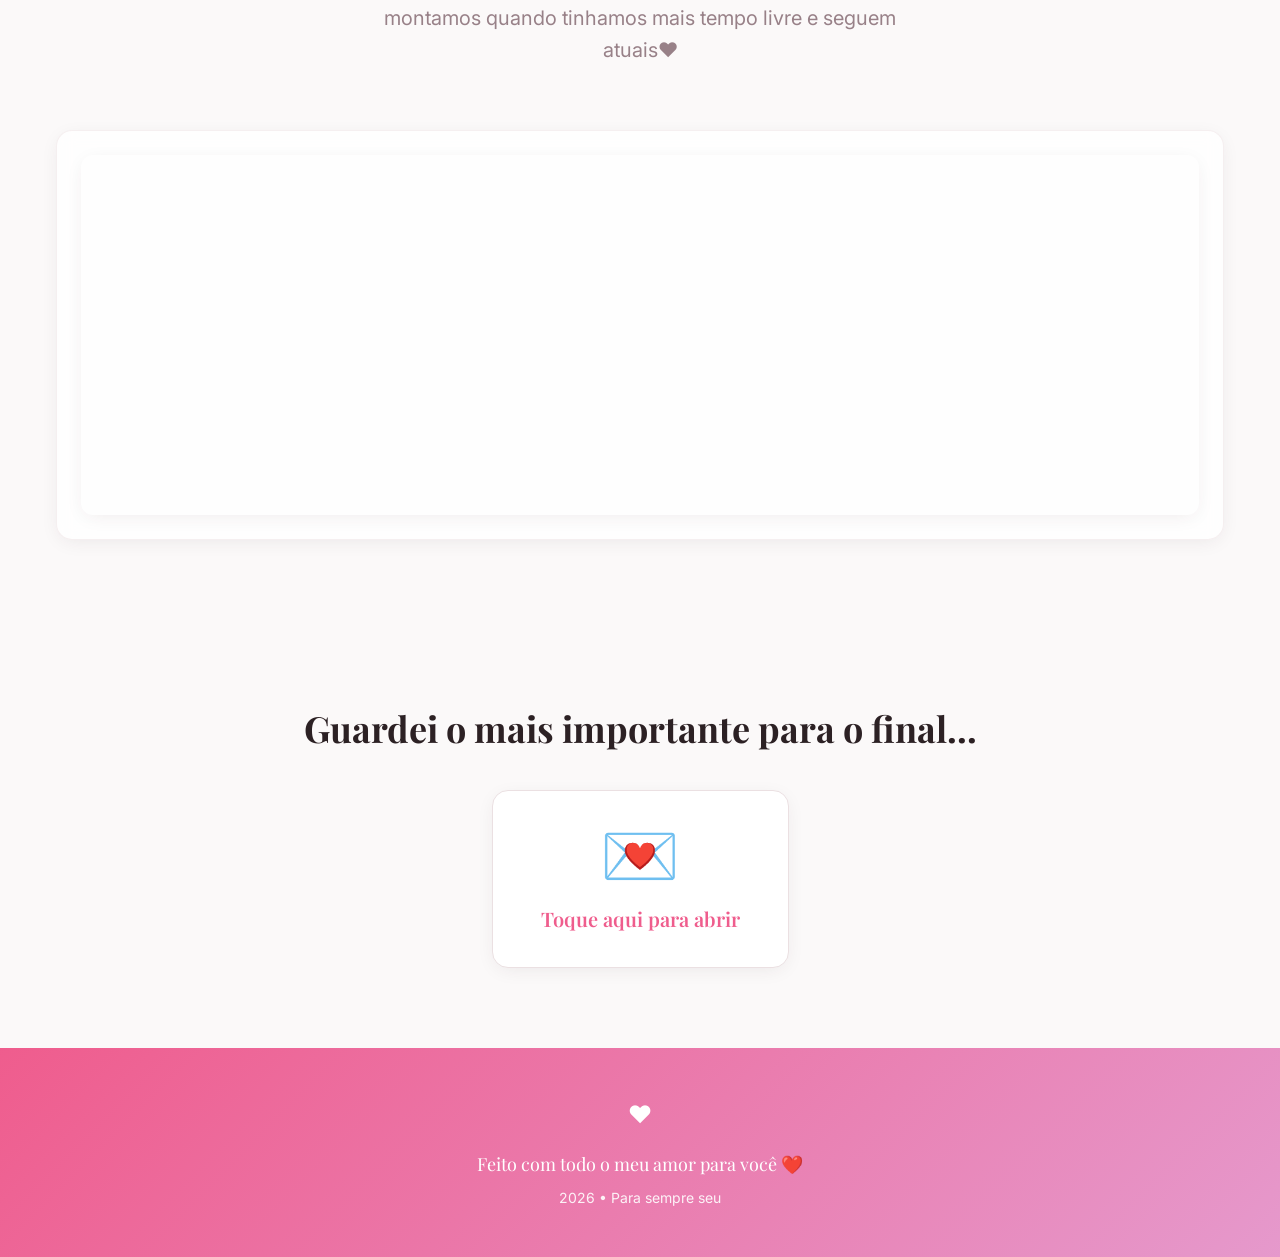
==== commit 55a316d8: "edit label" ====
--- a/index.html
+++ b/index.html
@@ -118,7 +118,7 @@
                     <span class="text-2xl">🎵</span>
                 </div>
                 <p class="text-xl text-muted" style="max-width: 32rem; margin: 0 auto;">
-                    As músicas que tocam quando estamos juntos... cada uma se conecta com uma parte da nossa história até aqui❤️
+                    As músicas que tocam quando estamos juntos... montamos quando tinhamos mais tempo livre e seguem atuais❤️
                 </p>
             </div>
 
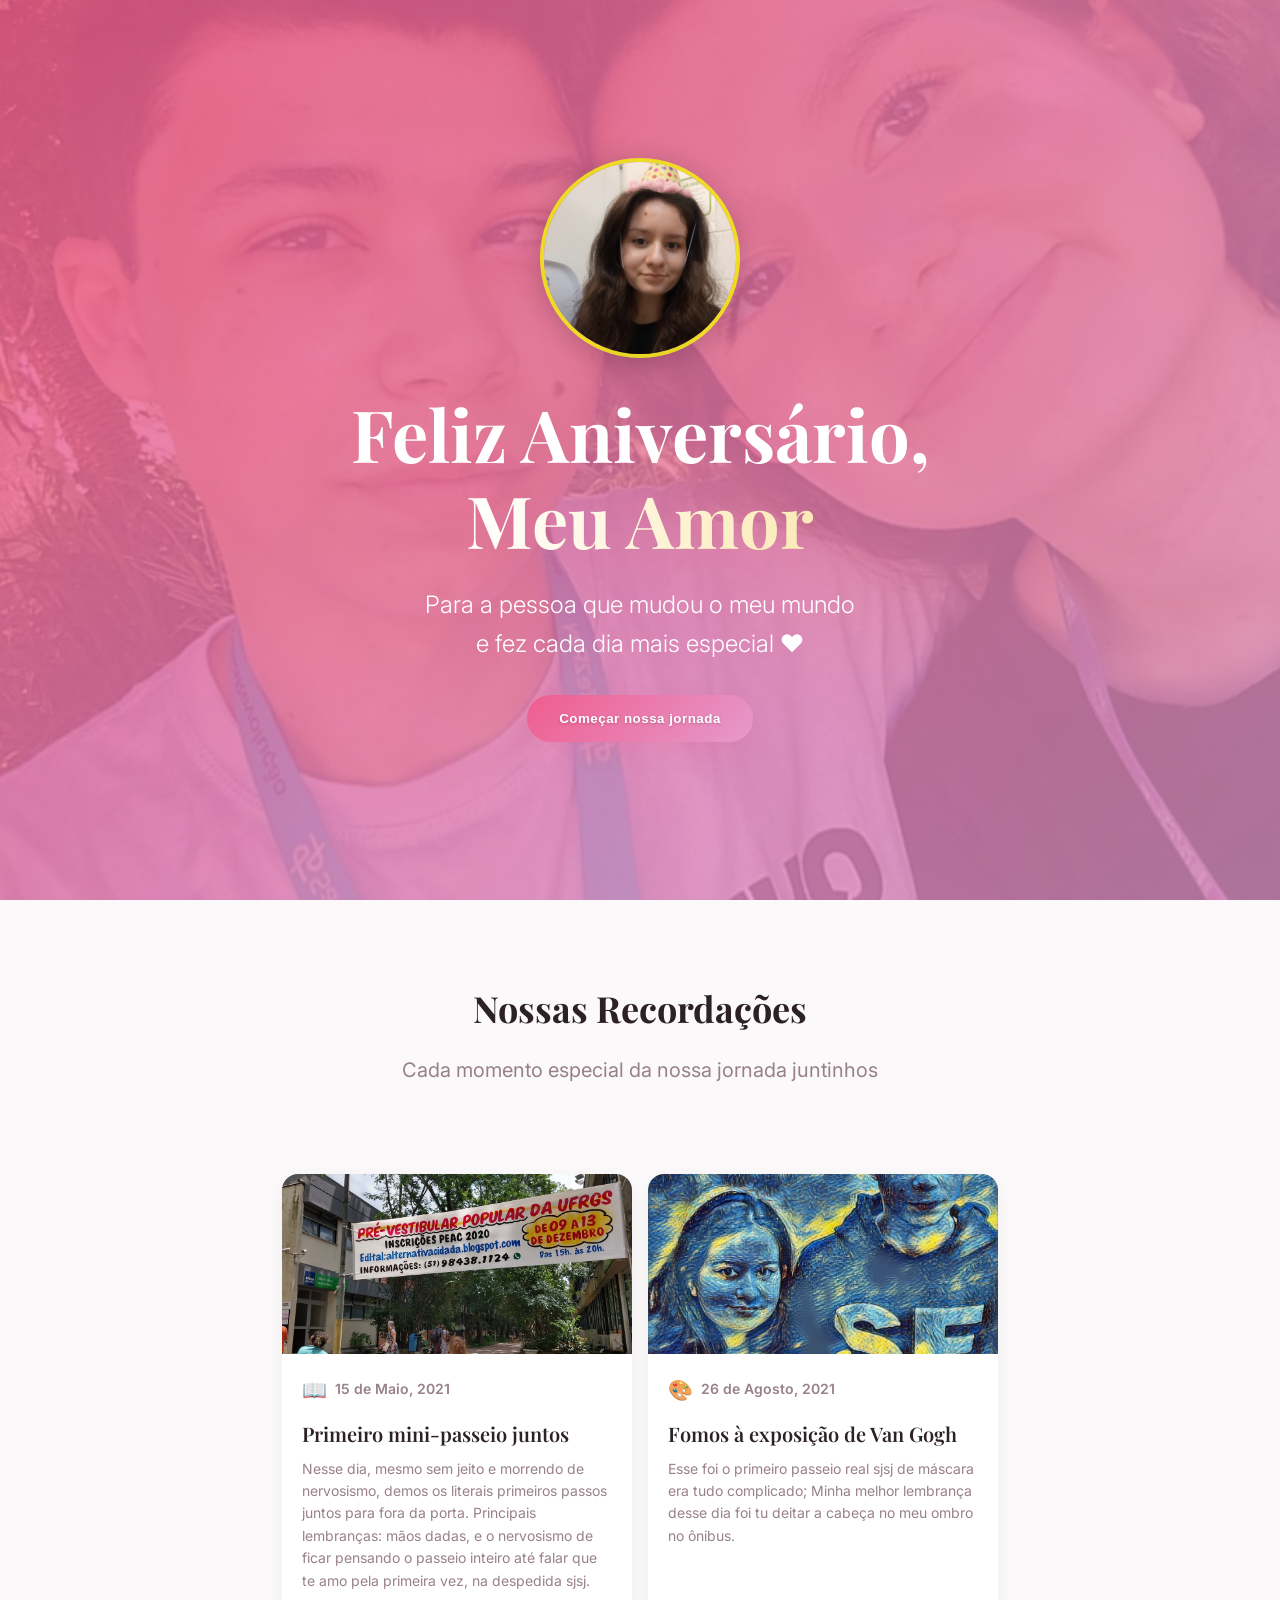
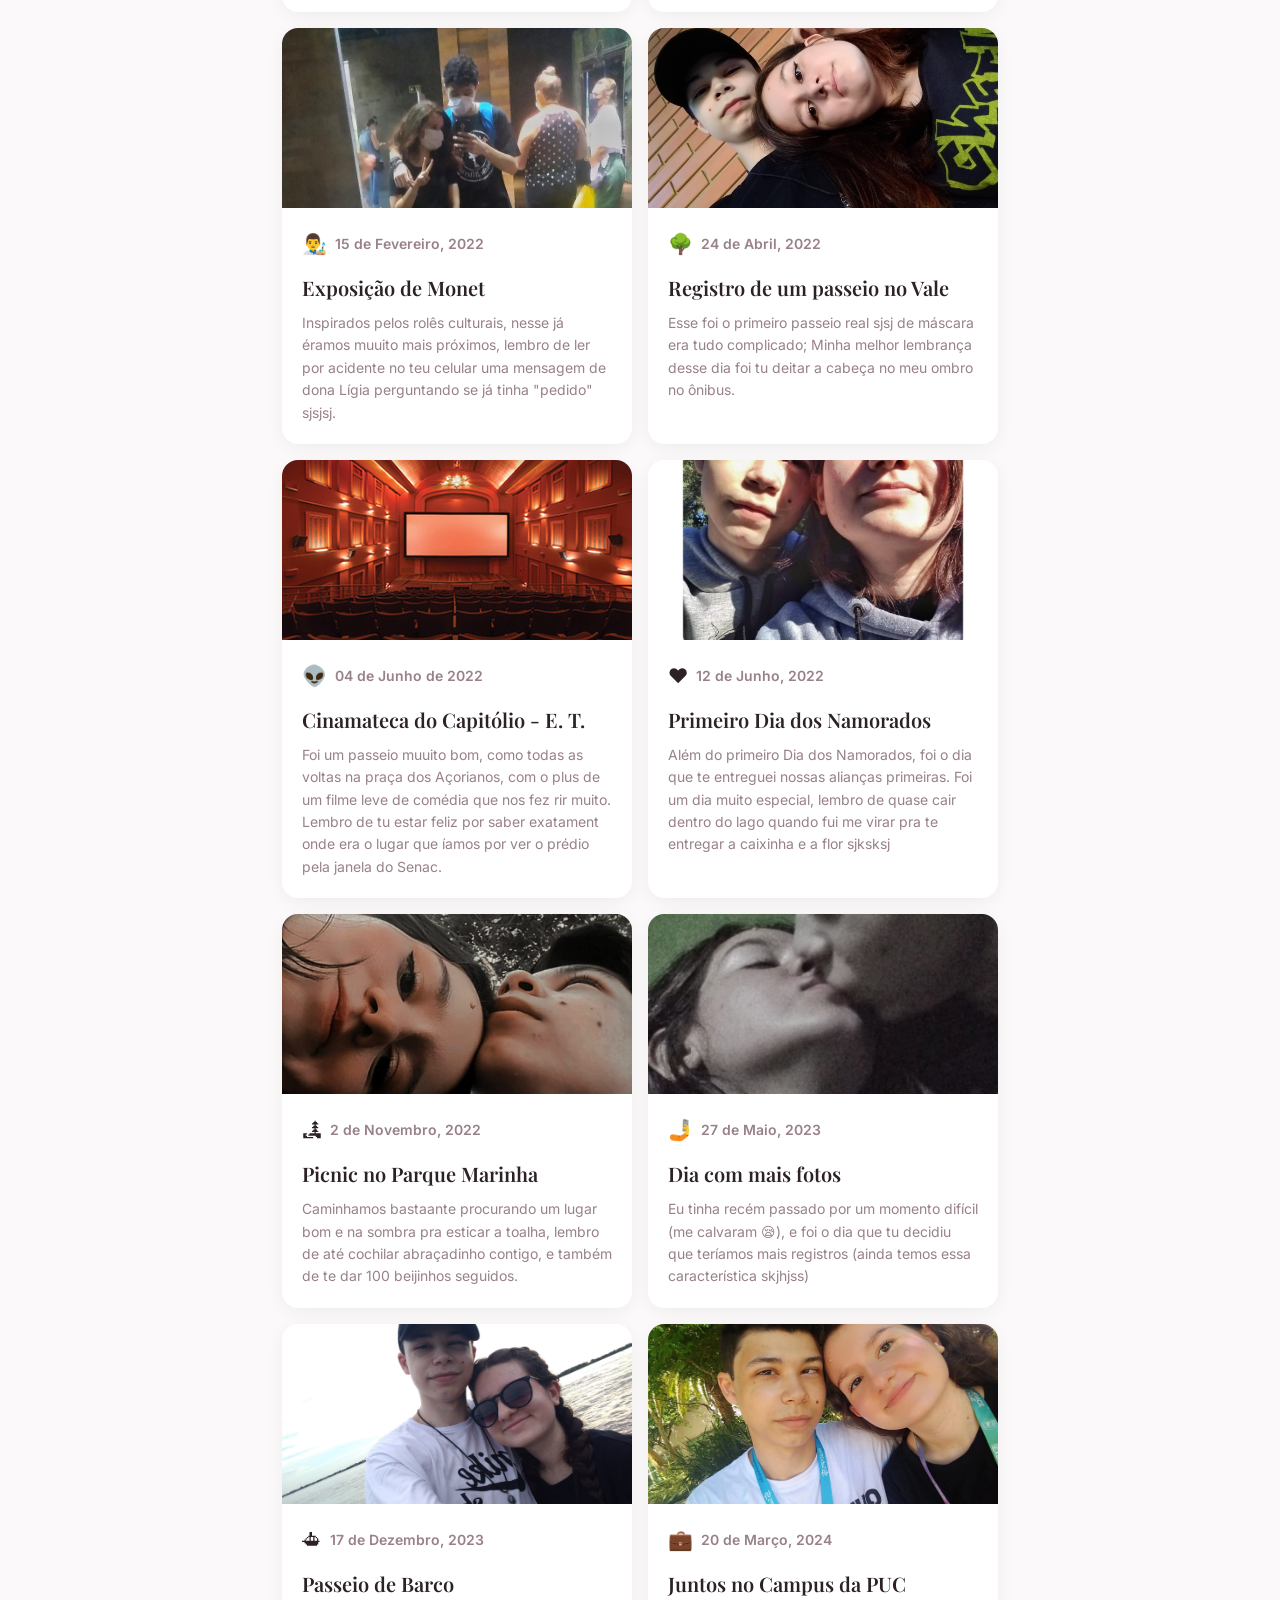
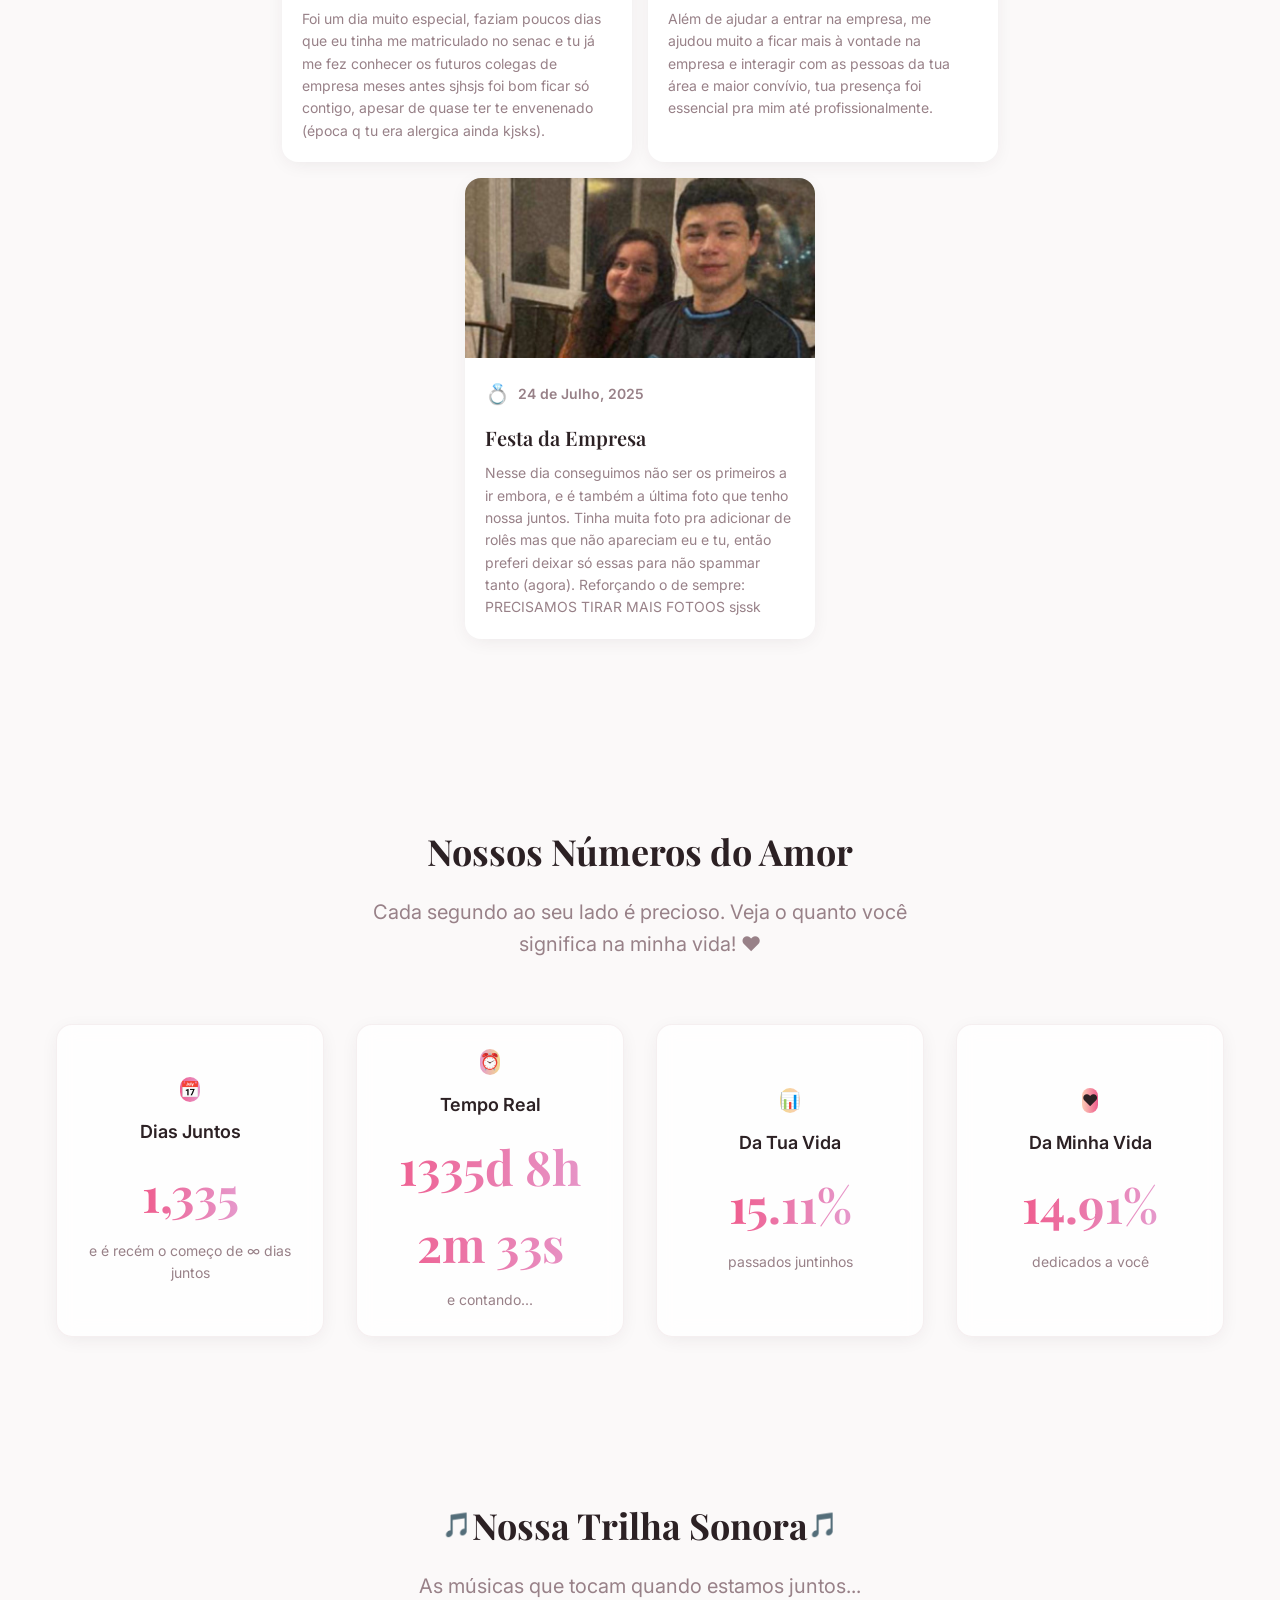
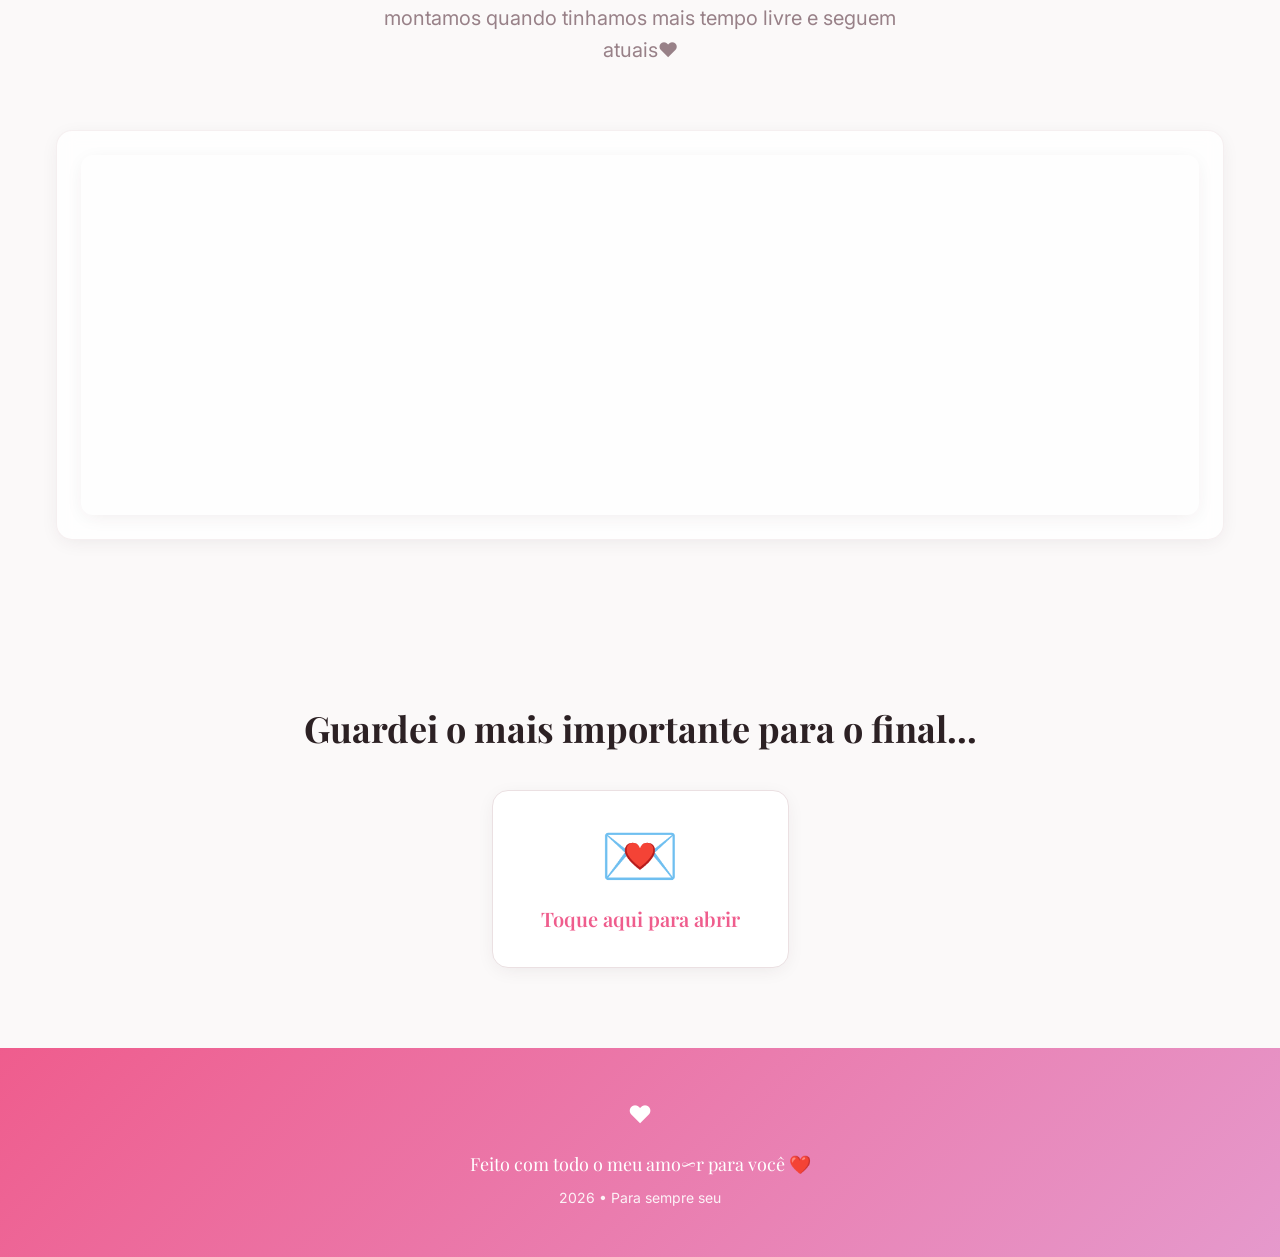
==== commit d66c1ef6: "edit label" ====
--- a/index.html
+++ b/index.html
@@ -5,7 +5,7 @@
     <meta charset="UTF-8">
     <meta name="viewport" content="width=device-width, initial-scale=1.0">
     <title>Feliz Aniversário, Meu Amor ❤️</title>
-    <meta name="description" content="Um presente especial feito com amor">
+    <meta name="description" content="Para a pessoa mais especial do mundo">
     <meta name="author" content="Para a pessoa mais especial do mundo">
 
     <link rel="preconnect" href="https://fonts.googleapis.com">
@@ -154,7 +154,7 @@
         <div class="footer-content">
             <div class="text-2xl mb-4 animate-pulse">❤️</div>
             <p class="text-lg font-playfair mb-2">
-                Feito com todo o meu amor para você ❤️
+                Feito com todo o meu amo∞r para você ❤️
             </p>
             <p class="text-sm opacity-90">
                 <span id="current-year"></span> • Para sempre seu
